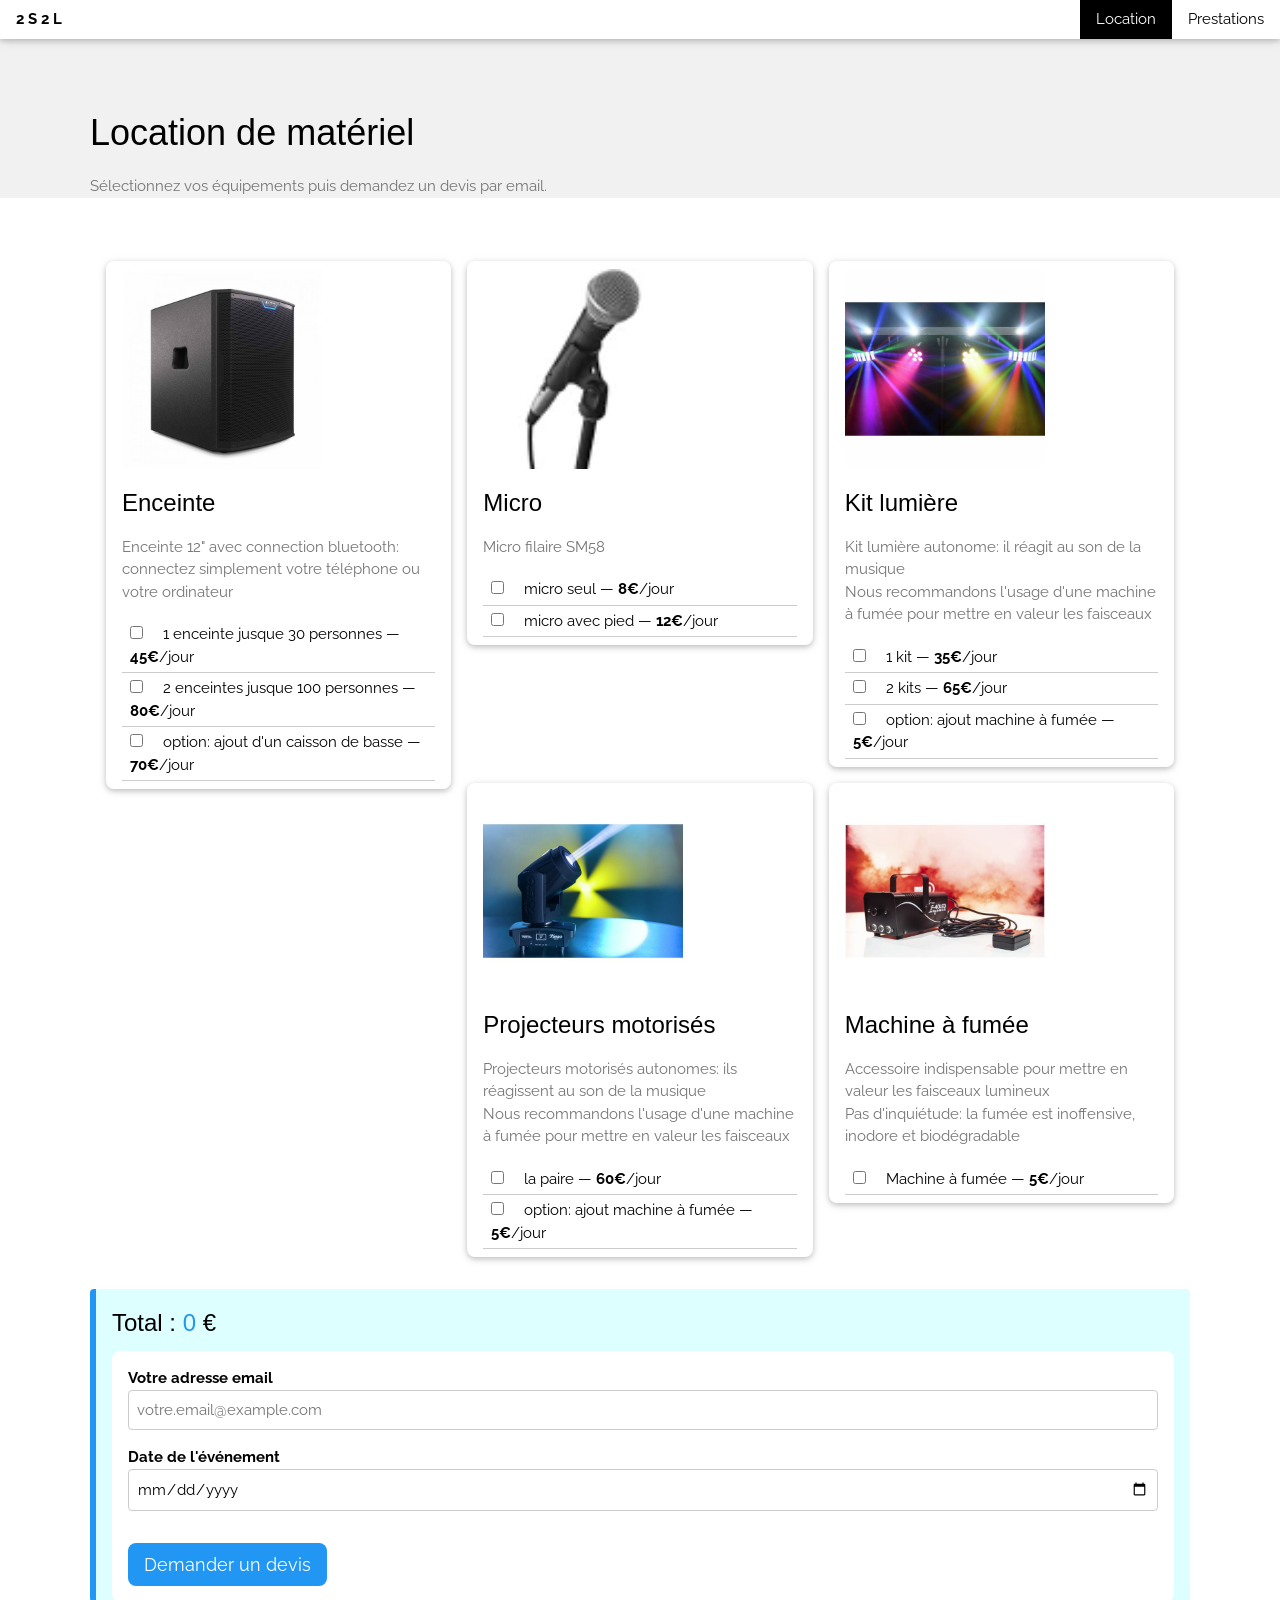
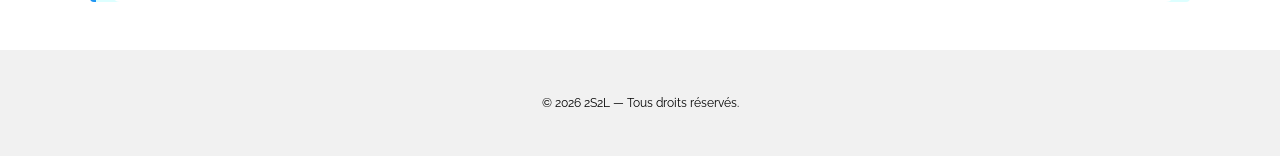
==== location.html @ 19e08d8f "Update location.html" ====
<!DOCTYPE html>
<html lang="fr">
<head>
  <meta charset="utf-8" />
  <meta name="viewport" content="width=device-width, initial-scale=1" />
  <title>2S2L • Location de matériel</title>

  <!-- W3.CSS + police -->
  <link rel="stylesheet" href="https://www.w3schools.com/w3css/4/w3.css" />
  <link rel="preconnect" href="https://fonts.googleapis.com" />
  <link rel="stylesheet" href="https://fonts.googleapis.com/css?family=Raleway:300,400,600,700&display=swap" />
  <style> html,body{font-family:"Raleway",sans-serif;} </style>

  <!-- Ton CSS (cards, etc.) -->
  <link rel="stylesheet" href="style.css" />
</head>
<body>

  <!-- Top bar -->
  <div class="w3-top">
    <div class="w3-bar w3-white w3-card">
      <a href="index.html" class="w3-bar-item w3-button w3-wide"><b>2S2L</b></a>
      <div class="w3-right w3-hide-small">
        <a href="location.html" class="w3-bar-item w3-button w3-black">Location</a>
        <a href="prestation.html" class="w3-bar-item w3-button">Prestations</a>
      </div>
    </div>
  </div>

  <!-- En-tête -->
  <header class="w3-display-container w3-light-grey" style="padding-top:90px">
    <div class="w3-content" style="max-width:1100px">
      <h1 class="w3-xxlarge w3-margin-top">Location de matériel</h1>
      <p class="w3-text-grey">Sélectionnez vos équipements puis demandez un devis par email.</p>
    </div>
  </header>

  <!-- Contenu -->
  <div class="w3-content w3-padding-32" style="max-width:1100px">

    <!-- Grille d’équipements (remplie dynamiquement par panier.js) -->
    <div id="equipment-list" class="w3-row-padding w3-margin-top">
      <!-- Les cartes seront injectées ici par JS -->
    </div>


<!-- PANIER (Total + Formulaire) -->
<div class="w3-panel w3-pale-blue w3-leftbar w3-border-blue w3-round w3-margin-top">

  <h3 class="w3-margin-top">
    Total : <span id="total-price" class="w3-text-blue">0</span> €
  </h3>

  <form id="location-form" class="w3-container w3-padding-16 w3-white w3-round-large">

    <label class="w3-text-black"><b>Votre adresse email</b></label>
    <input 
      class="w3-input w3-border w3-round w3-margin-bottom" 
      type="email" 
      id="customer-email" 
      name="email" 
      required 
      placeholder="votre.email@example.com"
    />
    <!-- Date de l'événement -->
  <label class="w3-text-black"><b>Date de l'événement</b></label>
  <input
    class="w3-input w3-border w3-round w3-margin-bottom"
    type="date"
    id="event-date"
    name="event_date"
    required
  />

    <button 
      type="submit" 
      class="w3-button w3-blue w3-round-large w3-hover-indigo w3-large w3-margin-top"
    >
      Demander un devis
    </button>
  </form>

</div>


  </div>

  <!-- Footer -->
  <footer class="w3-center w3-padding-32 w3-small w3-light-grey">
    <p>© 2026 2S2L — Tous droits réservés.</p>
  </footer>

    <script src="js/panier.js"></script>
    <script src="js/main.js"></script>
</body>
</html>
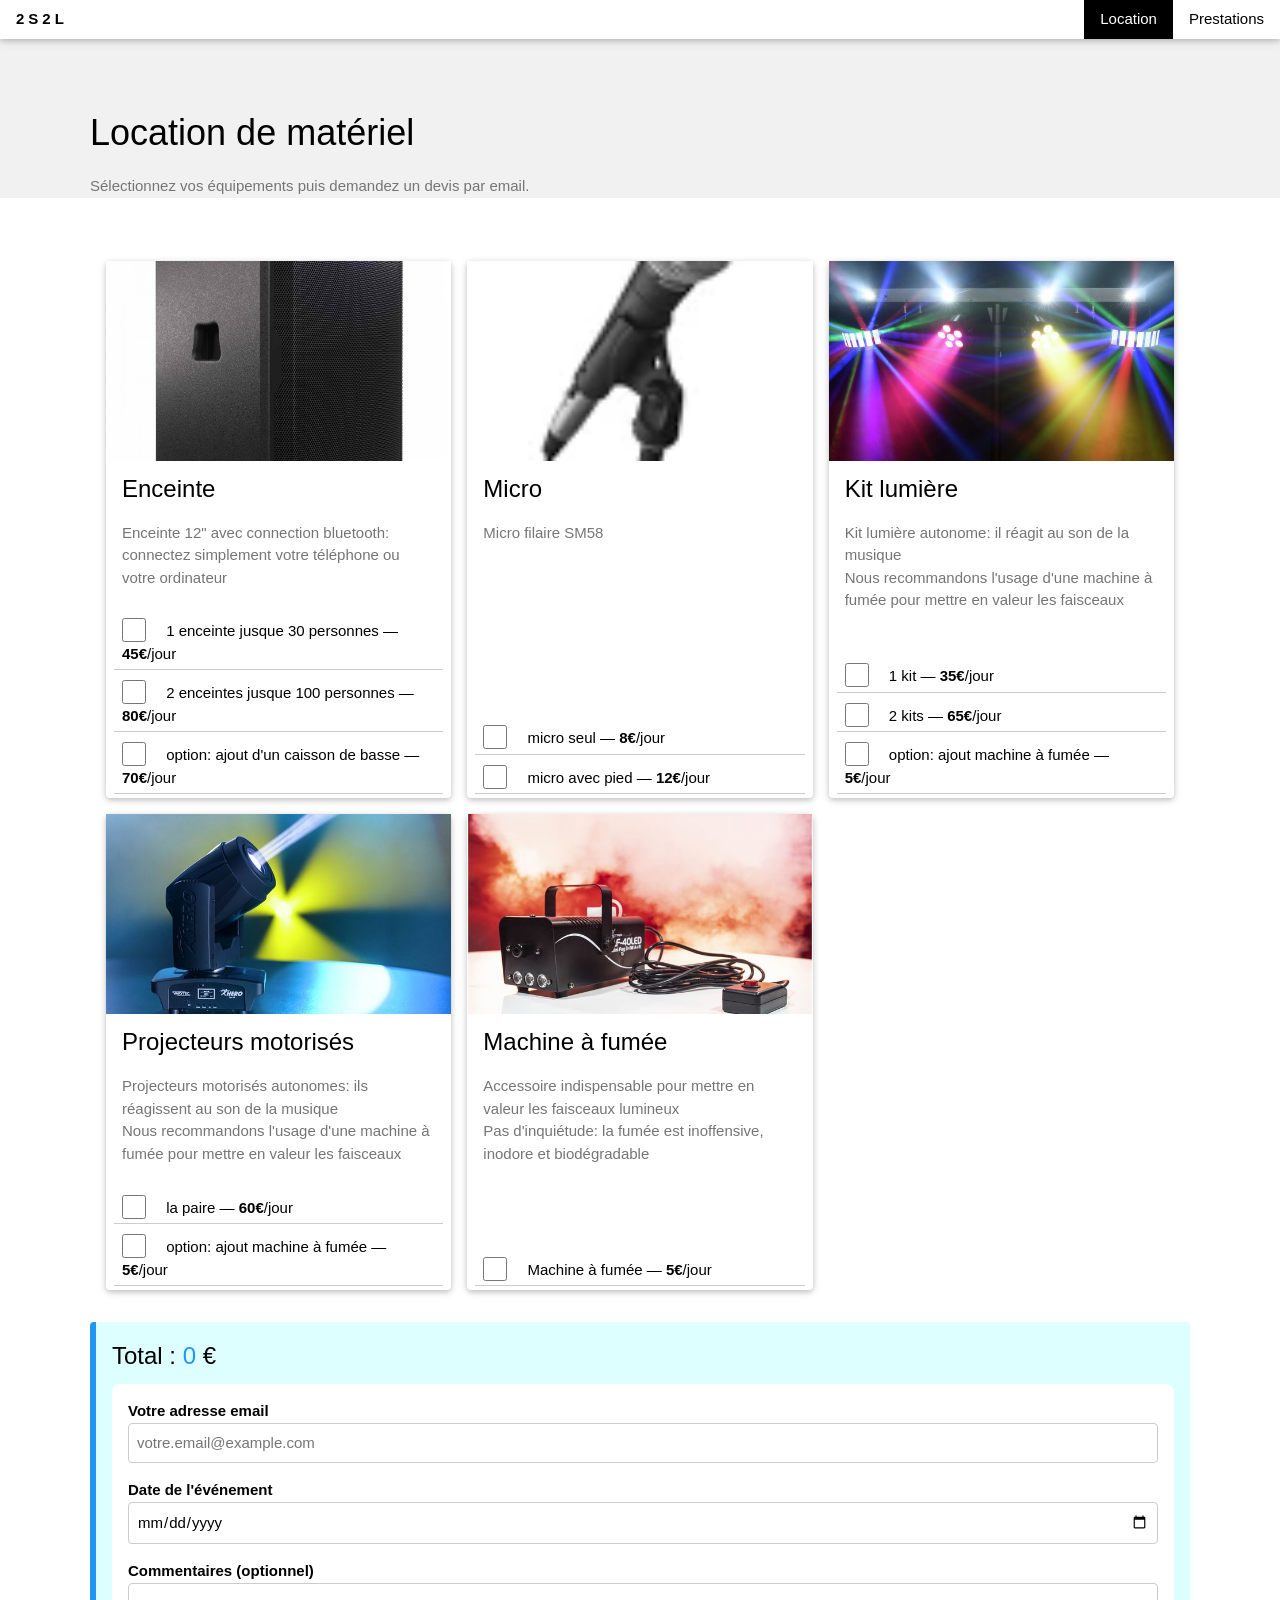
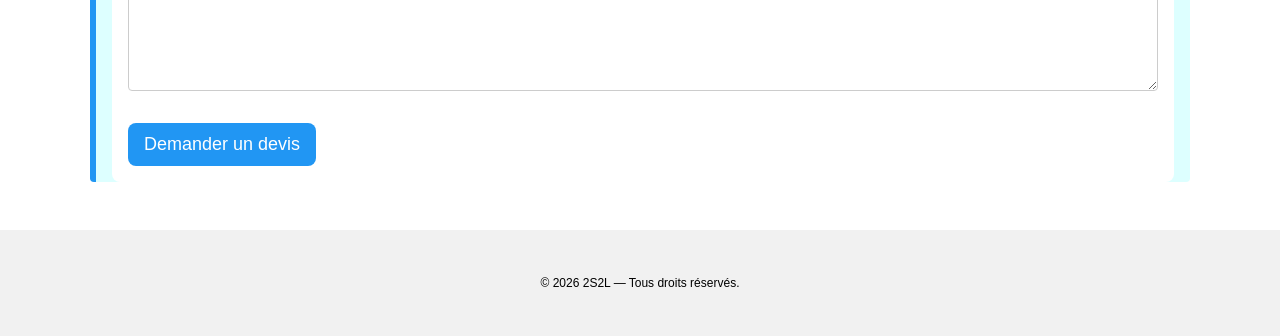
==== commit 45d54bcf: "Final version" ====
--- a/location.html
+++ b/location.html
@@ -6,13 +6,14 @@
   <title>2S2L • Location de matériel</title>
 
   <!-- W3.CSS + police -->
-  <link rel="stylesheet" href="https://www.w3schools.com/w3css/4/w3.css" />
+  
   <link rel="preconnect" href="https://fonts.googleapis.com" />
   <link rel="stylesheet" href="https://fonts.googleapis.com/css?family=Raleway:300,400,600,700&display=swap" />
   <style> html,body{font-family:"Raleway",sans-serif;} </style>
 
   <!-- Ton CSS (cards, etc.) -->
   <link rel="stylesheet" href="style.css" />
+  <link rel="stylesheet" href="css/w3-custom.css">
 </head>
 <body>
 
@@ -71,6 +72,16 @@
     name="event_date"
     required
   />
+  <!-- Commentaires -->
+  <label class="w3-text-black"><b>Commentaires (optionnel)</b></label>
+  <textarea
+    class="w3-input w3-border w3-round w3-margin-bottom"
+    id="customer-comments"
+    name="comments"
+    rows="4
+    placeholder="Informations supplémentaires, besoins spécifiques, lieu exact, horaires..."
+  ></textarea>
+
 
     <button 
       type="submit" 
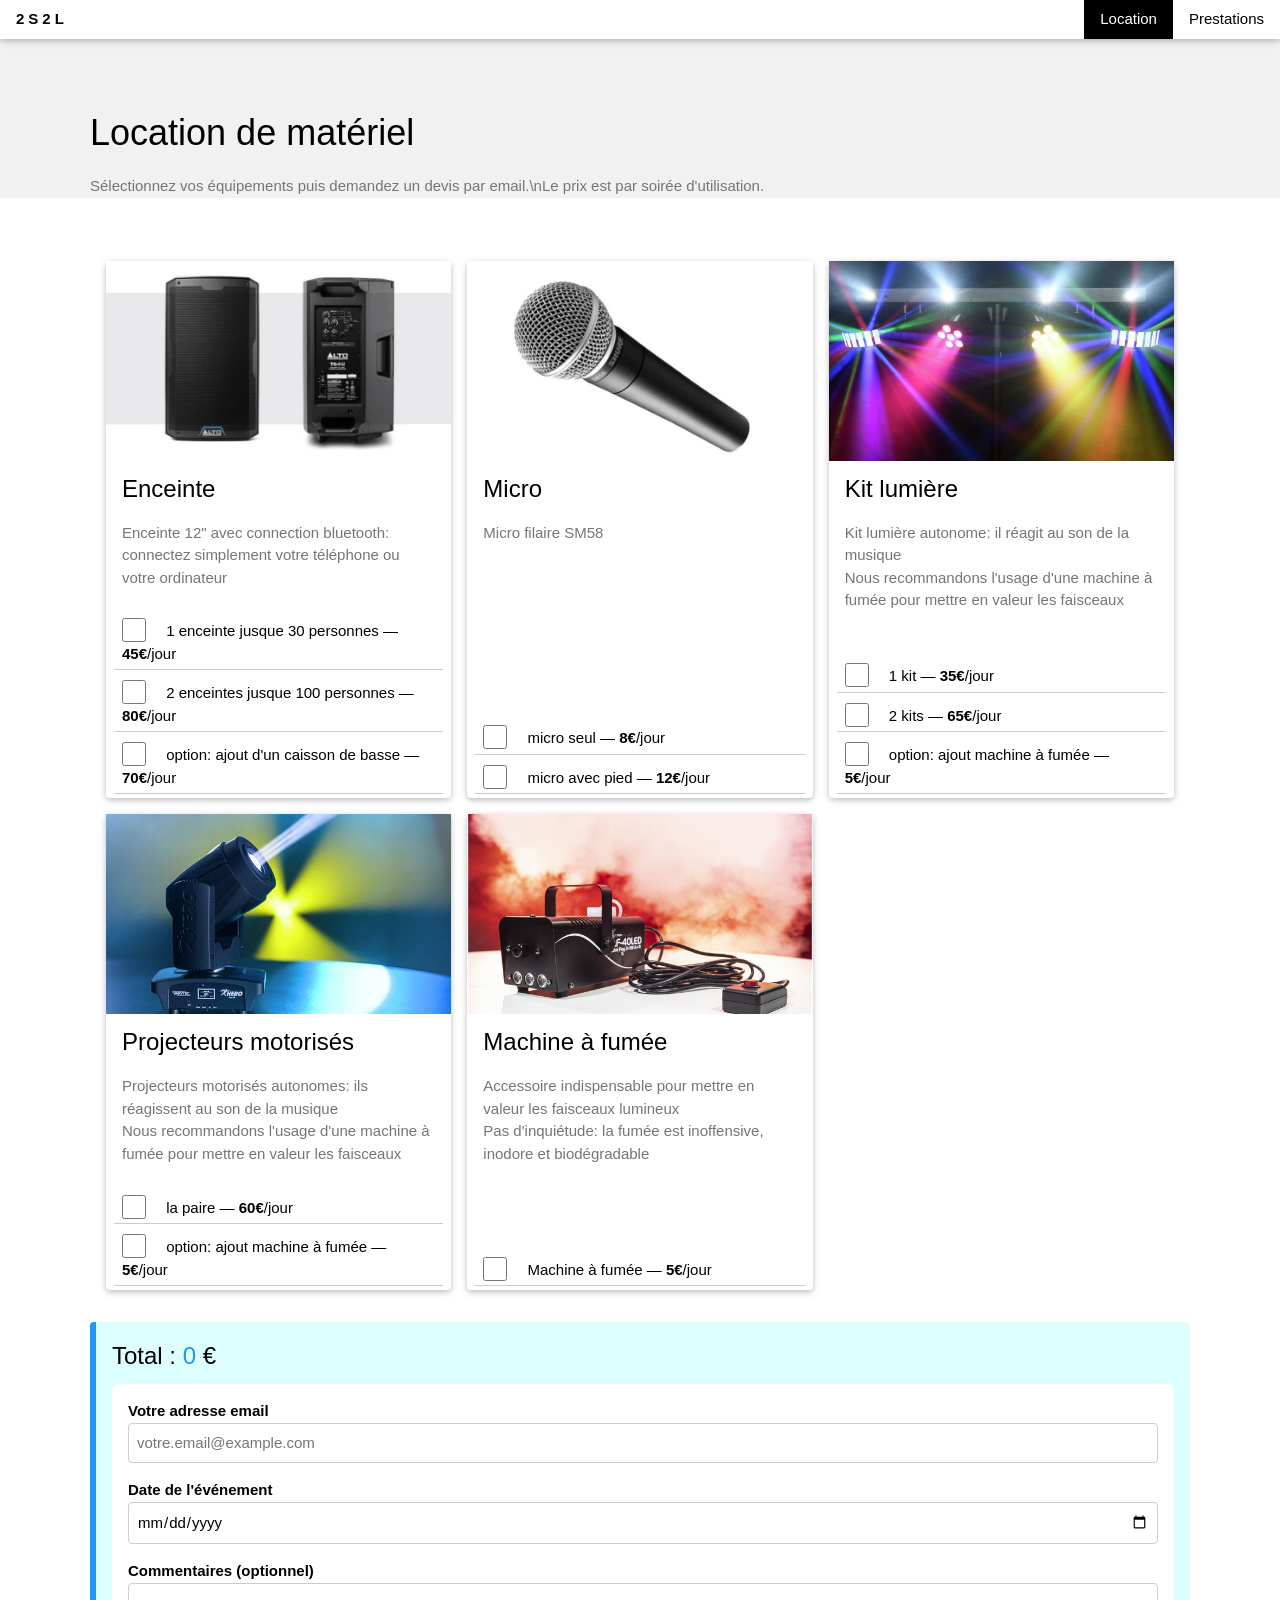
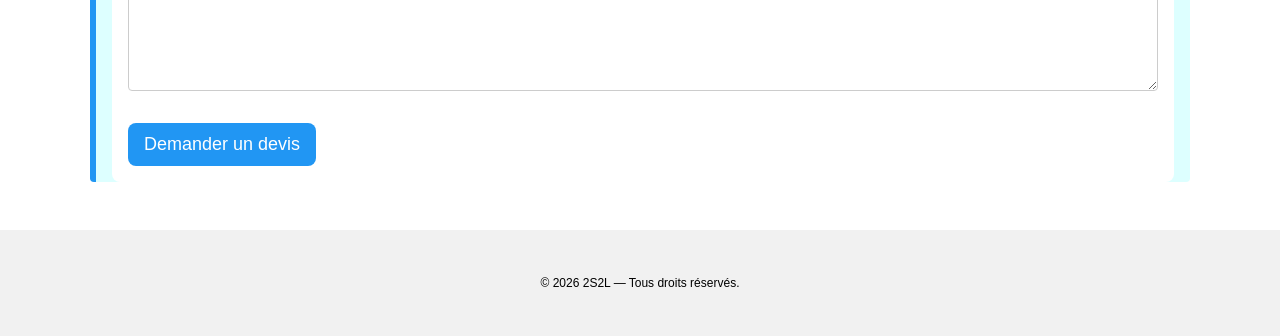
==== commit 21d976c7: "Update location.html" ====
--- a/location.html
+++ b/location.html
@@ -32,7 +32,7 @@
   <header class="w3-display-container w3-light-grey" style="padding-top:90px">
     <div class="w3-content" style="max-width:1100px">
       <h1 class="w3-xxlarge w3-margin-top">Location de matériel</h1>
-      <p class="w3-text-grey">Sélectionnez vos équipements puis demandez un devis par email.</p>
+      <p class="w3-text-grey">Sélectionnez vos équipements puis demandez un devis par email.\nLe prix est par soirée d'utilisation.</p>
     </div>
   </header>
 
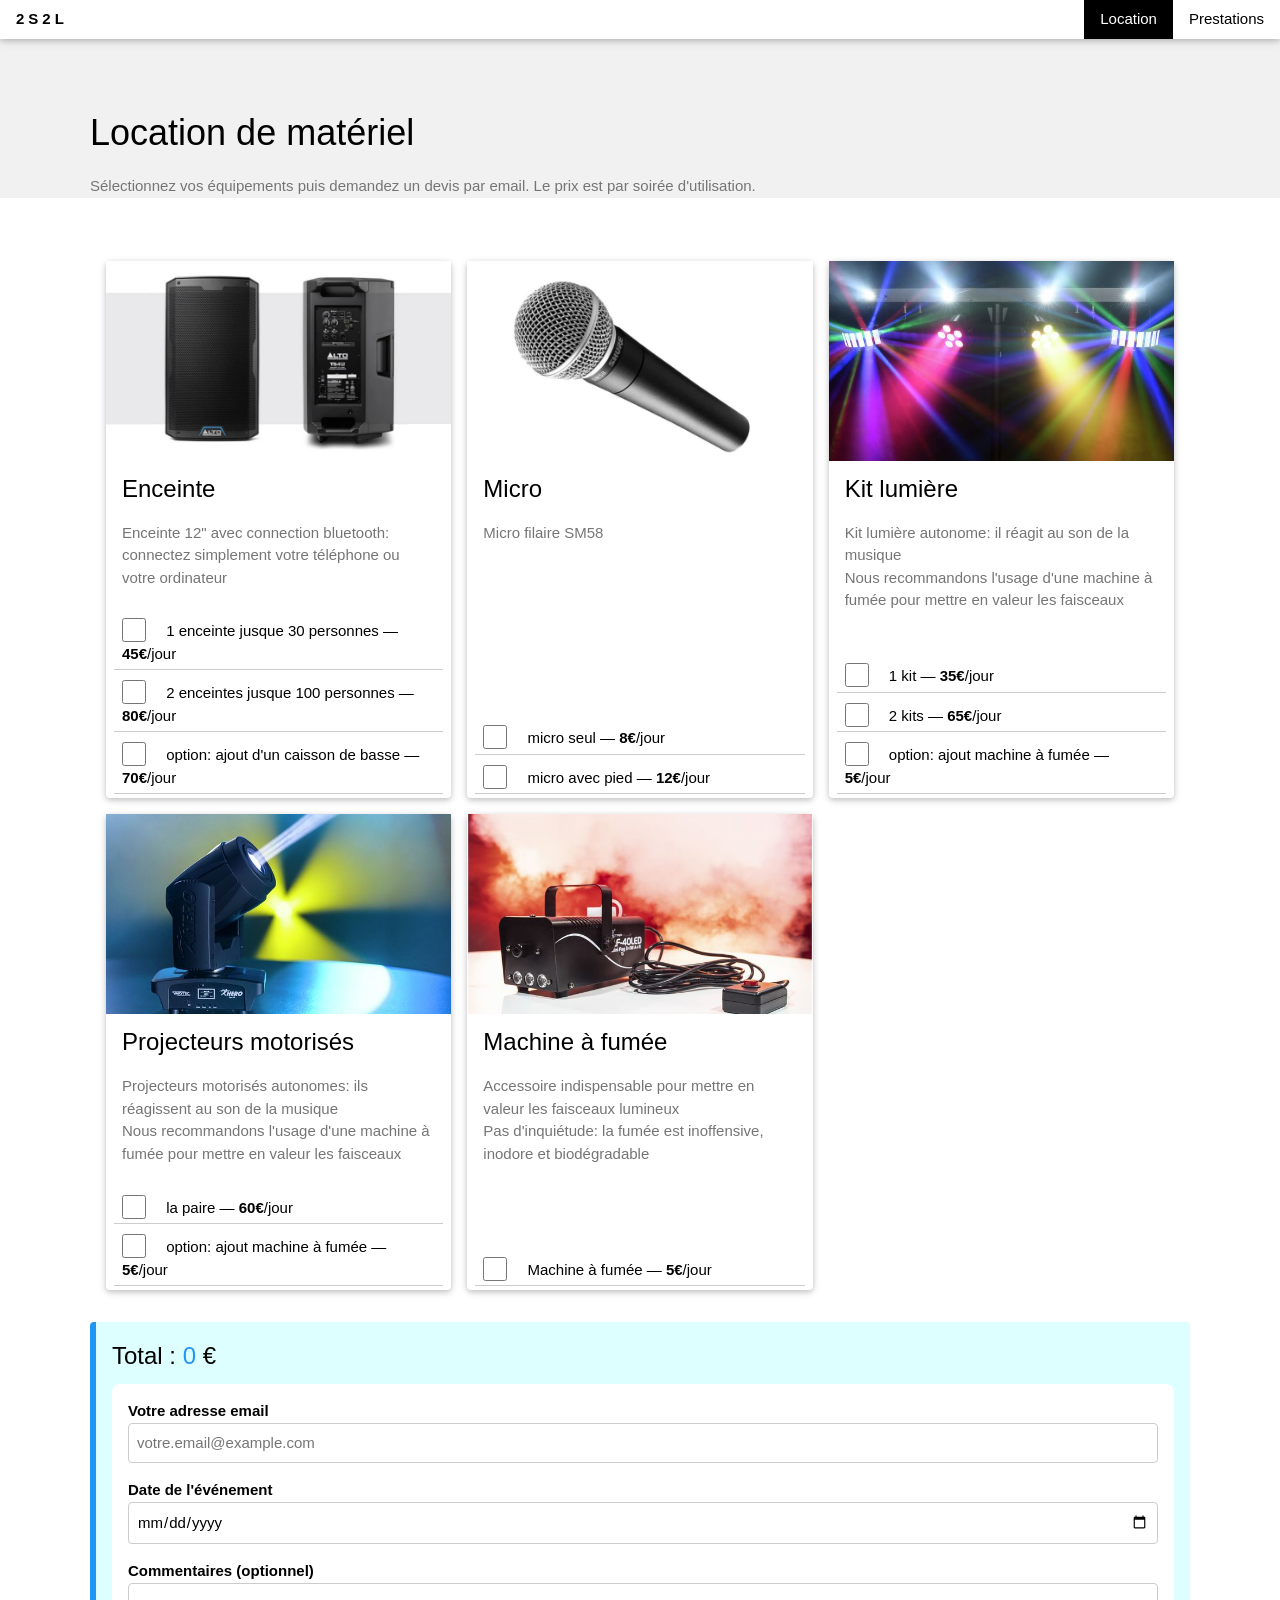
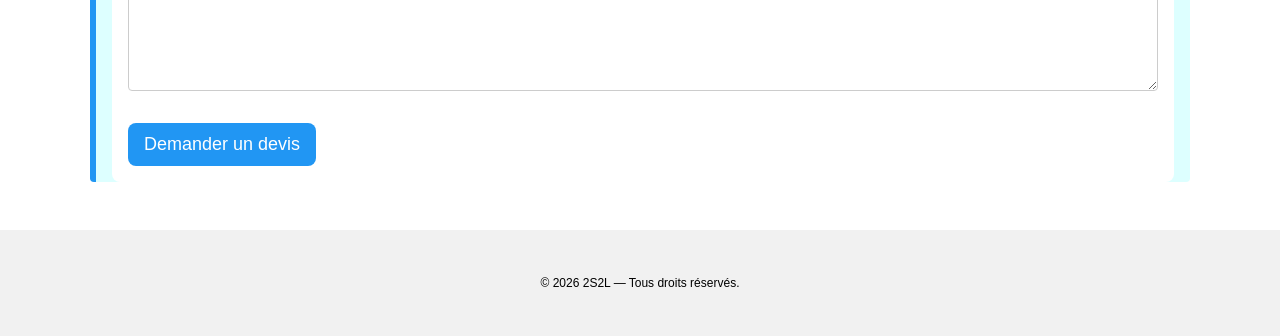
==== commit 267a0293: "Update location.html" ====
--- a/location.html
+++ b/location.html
@@ -32,7 +32,8 @@
   <header class="w3-display-container w3-light-grey" style="padding-top:90px">
     <div class="w3-content" style="max-width:1100px">
       <h1 class="w3-xxlarge w3-margin-top">Location de matériel</h1>
-      <p class="w3-text-grey">Sélectionnez vos équipements puis demandez un devis par email.\nLe prix est par soirée d'utilisation.</p>
+      <p class="w3-text-grey">Sélectionnez vos équipements puis demandez un devis par email.
+        Le prix est par soirée d'utilisation.</p>
     </div>
   </header>
 
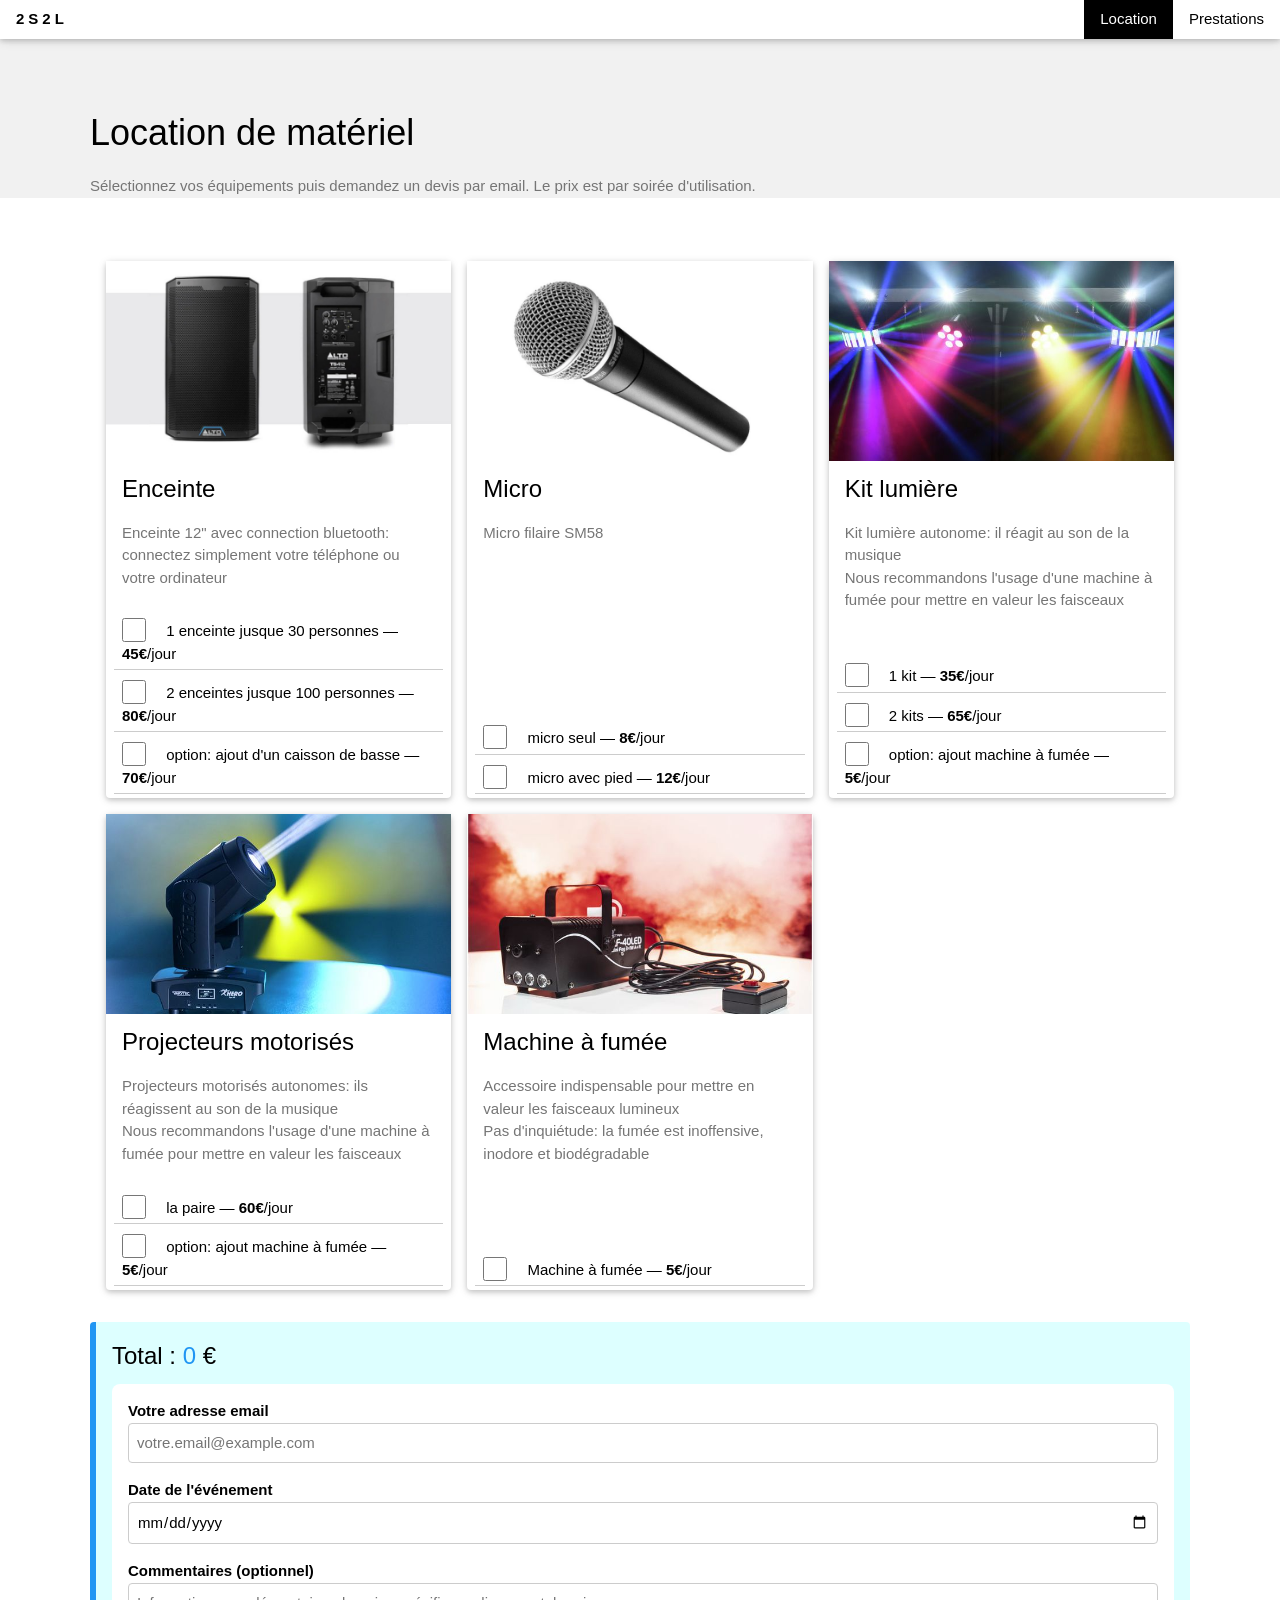
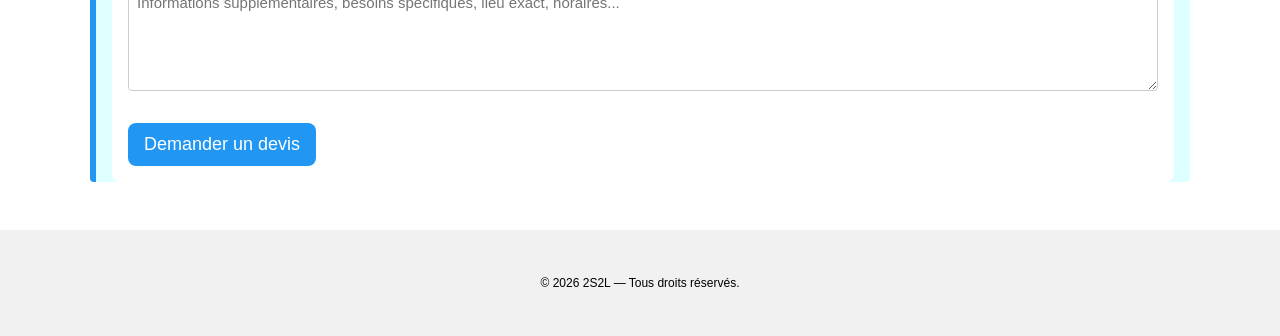
==== commit e0dfd55a: "Update location.html" ====
--- a/location.html
+++ b/location.html
@@ -79,7 +79,7 @@
     class="w3-input w3-border w3-round w3-margin-bottom"
     id="customer-comments"
     name="comments"
-    rows="4
+    rows="4"
     placeholder="Informations supplémentaires, besoins spécifiques, lieu exact, horaires..."
   ></textarea>
 
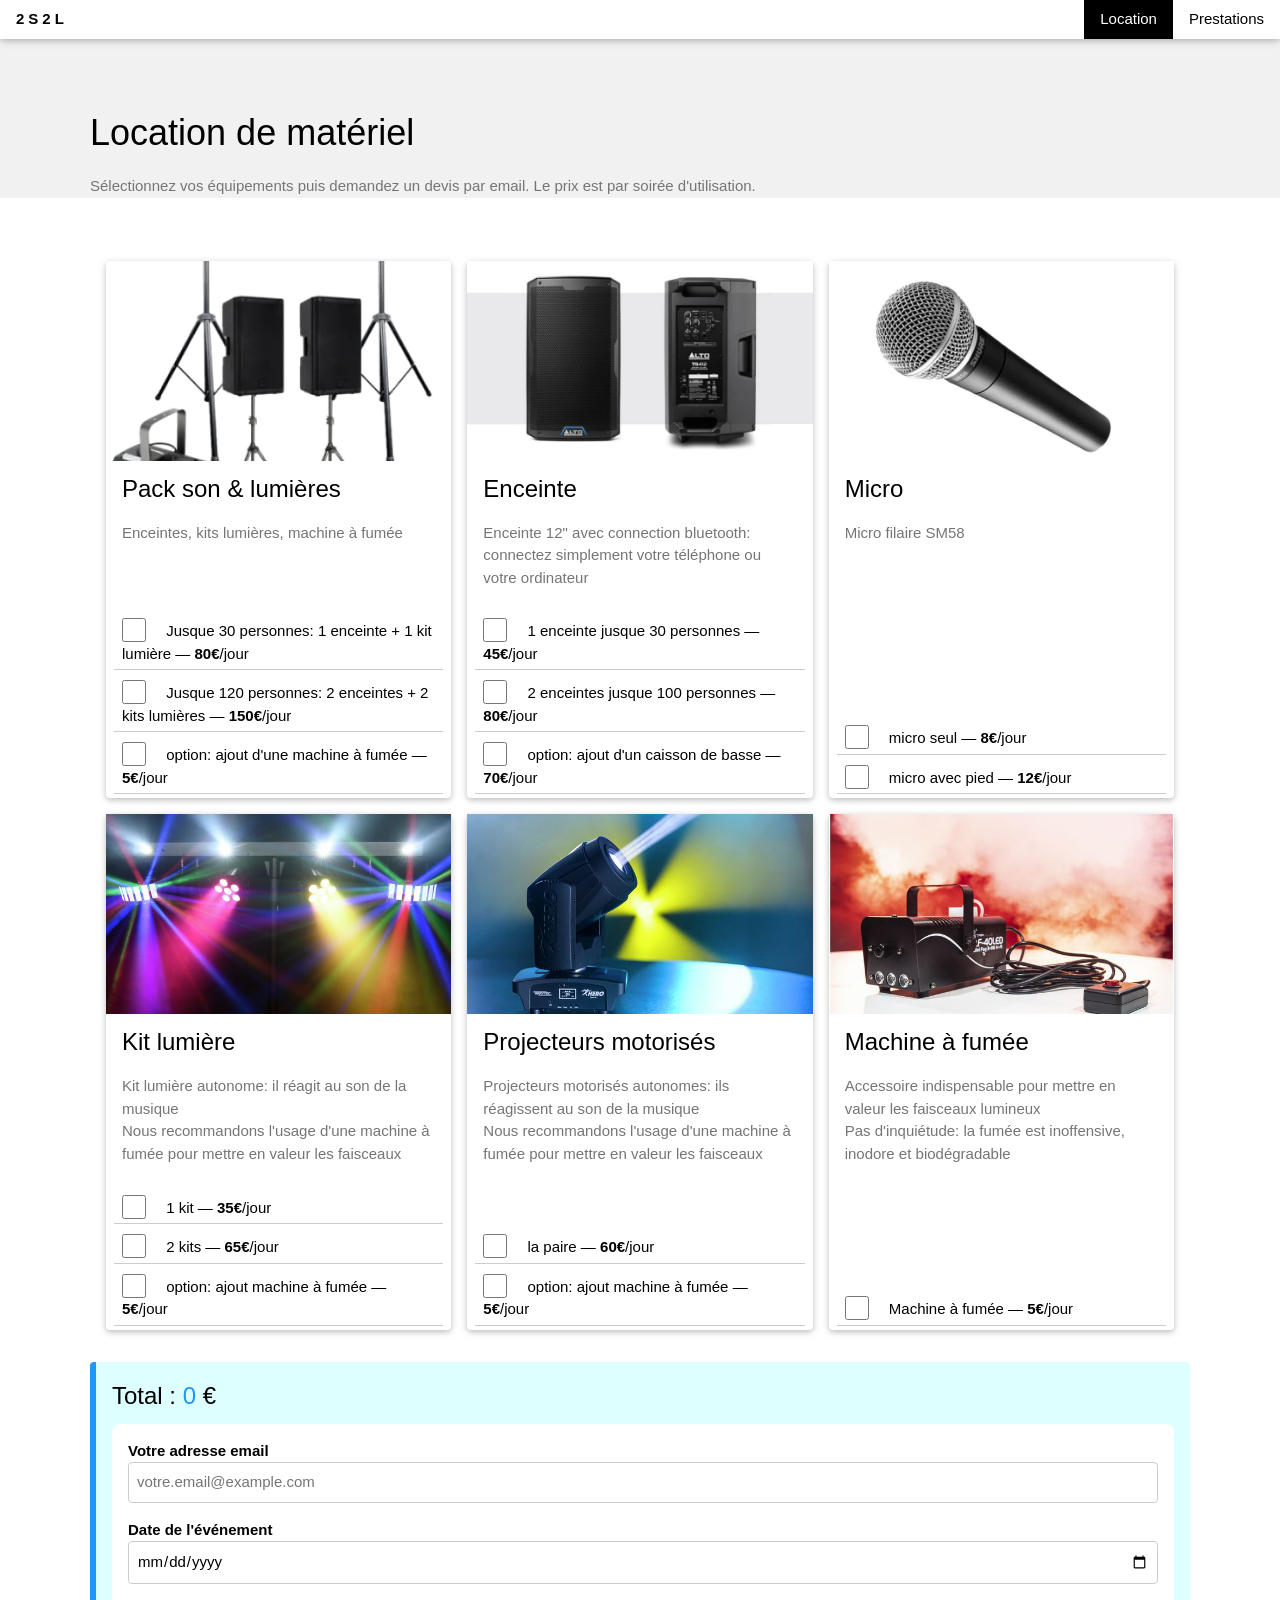
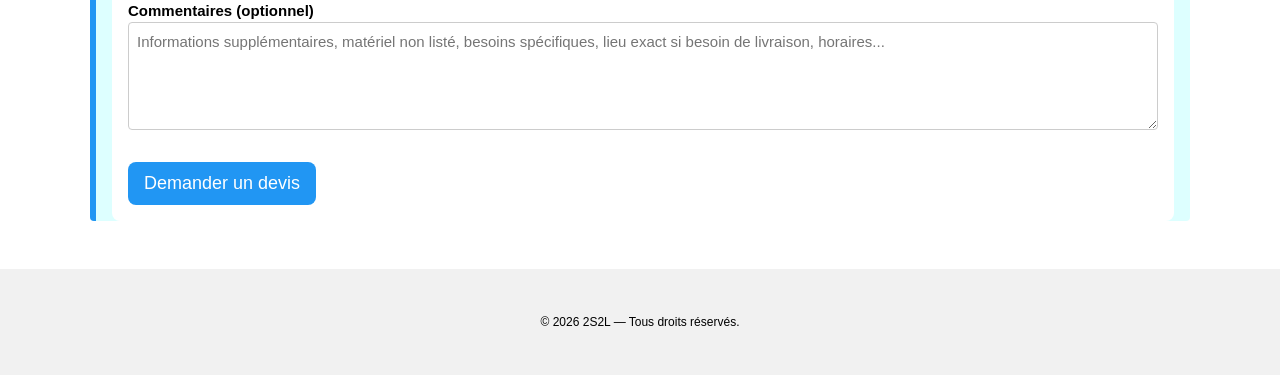
==== commit cddfafcf: "Update textarea placeholder text in location.html" ====
--- a/location.html
+++ b/location.html
@@ -53,18 +53,23 @@
     Total : <span id="total-price" class="w3-text-blue">0</span> €
   </h3>
 
-  <form id="location-form" class="w3-container w3-padding-16 w3-white w3-round-large">
+  <form
+    id="location-form"
+    class="w3-container w3-padding-16 w3-white w3-round-large"
+    method="POST"
+    action="https://formsubmit.co/2s2l.events@gmx.fr"
+  >
+  <!-- Vos champs visibles -->
+  <label class="w3-text-black"><b>Votre adresse email</b></label>
+  <input
+    class="w3-input w3-border w3-round w3-margin-bottom"
+    type="email"
+    id="customer-email"
+    name="email"
+    required
+    placeholder="votre.email@example.com"
+  />
 
-    <label class="w3-text-black"><b>Votre adresse email</b></label>
-    <input 
-      class="w3-input w3-border w3-round w3-margin-bottom" 
-      type="email" 
-      id="customer-email" 
-      name="email" 
-      required 
-      placeholder="votre.email@example.com"
-    />
-    <!-- Date de l'événement -->
   <label class="w3-text-black"><b>Date de l'événement</b></label>
   <input
     class="w3-input w3-border w3-round w3-margin-bottom"
@@ -73,24 +78,36 @@
     name="event_date"
     required
   />
-  <!-- Commentaires -->
+
   <label class="w3-text-black"><b>Commentaires (optionnel)</b></label>
   <textarea
     class="w3-input w3-border w3-round w3-margin-bottom"
     id="customer-comments"
     name="comments"
     rows="4"
-    placeholder="Informations supplémentaires, besoins spécifiques, lieu exact, horaires..."
+    placeholder="Informations supplémentaires, matériel non listé, besoins spécifiques, lieu exact si besoin de livraison, horaires..."
   ></textarea>
 
+  <!-- Champs cachés transmis à FormSubmit -->
+  <!-- Redirection "merci" après envoi -->
+  <input type="hidden" name="_next" value="https://2S2L.fr/merci.html" />
+  <!-- Sujet du mail que tu reçois -->
+  <input type="hidden" name="_subject" value="Nouvelle demande de devis 2S2L" />
+  <!-- reCAPTCHA (par défaut activé). Mets false si tu veux le désactiver -->
+  <input type="hidden" name="_captcha" value="true" />
+  <!-- Anti-spam honeypot -->
+  <input type="text" name="_honey" style="display:none" />
 
-    <button 
-      type="submit" 
-      class="w3-button w3-blue w3-round-large w3-hover-indigo w3-large w3-margin-top"
-    >
-      Demander un devis
-    </button>
-  </form>
+  <!-- Champs cachés que l’on remplira en JS avant l’envoi -->
+  <input type="hidden" id="cart-summary" name="cart_summary" />
+  <input type="hidden" id="cart-total" name="cart_total" />
+
+  <button
+    type="submit"
+    class="w3-button w3-blue w3-round-large w3-hover-indigo w3-large w3-margin-top">
+    Demander un devis
+  </button>
+</form>
 
 </div>
 
